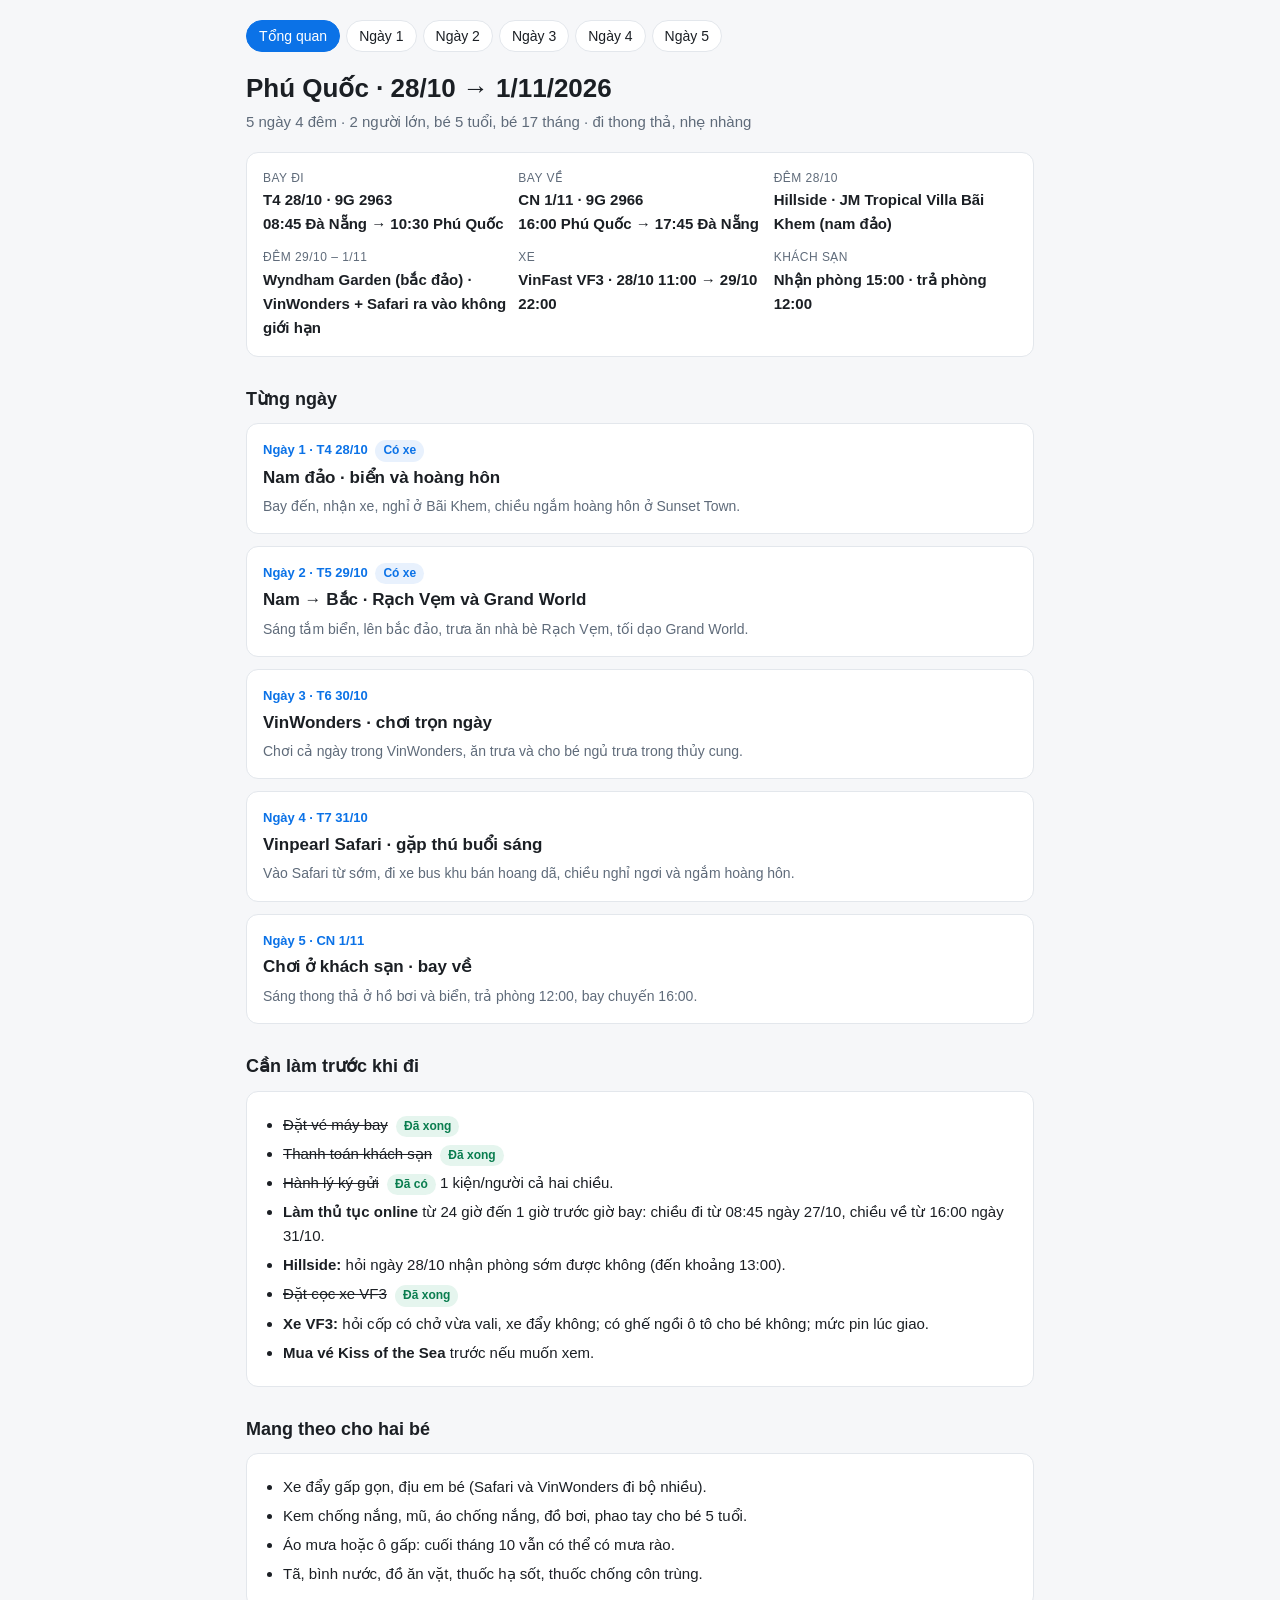
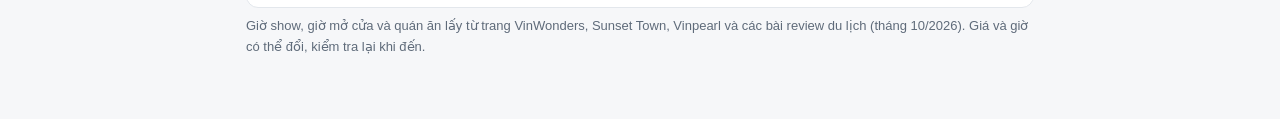
==== index.html @ 08917379 "Mark VF3 deposit done Co-Authored-By: Claude Opus 5.5 (1M context) <noreply@anthropic.com>" ====
<!doctype html>
<html lang="vi">
<head>
<meta charset="utf-8">
<meta name="viewport" content="width=device-width, initial-scale=1">
<title>Phú Quốc 28/10 – 1/11</title>
<meta name="description" content="Lịch trình gia đình 5 ngày 4 đêm ở Phú Quốc.">
<link rel="stylesheet" href="style.css">
</head>
<body>
<div class="wrap">
<nav class="top"><a href="index.html" class=on>Tổng quan</a><a href="ngay-1.html">Ngày 1</a><a href="ngay-2.html">Ngày 2</a><a href="ngay-3.html">Ngày 3</a><a href="ngay-4.html">Ngày 4</a><a href="ngay-5.html">Ngày 5</a></nav>
<h1>Phú Quốc · 28/10 → 1/11/2026</h1>
<p class="sub">5 ngày 4 đêm · 2 người lớn, bé 5 tuổi, bé 17 tháng · đi thong thả, nhẹ nhàng</p>
<div class="card facts">
  <div class="fact"><div class="k">Bay đi</div><div class="v">T4 28/10 · 9G 2963<br>08:45 Đà Nẵng → 10:30 Phú Quốc</div></div>
  <div class="fact"><div class="k">Bay về</div><div class="v">CN 1/11 · 9G 2966<br>16:00 Phú Quốc → 17:45 Đà Nẵng</div></div>
  <div class="fact"><div class="k">Đêm 28/10</div><div class="v">Hillside · JM Tropical Villa Bãi Khem (nam đảo)</div></div>
  <div class="fact"><div class="k">Đêm 29/10 – 1/11</div><div class="v">Wyndham Garden (bắc đảo) · VinWonders + Safari ra vào không giới hạn</div></div>
  <div class="fact"><div class="k">Xe</div><div class="v">VinFast VF3 · 28/10 11:00 → 29/10 22:00</div></div>
  <div class="fact"><div class="k">Khách sạn</div><div class="v">Nhận phòng 15:00 · trả phòng 12:00</div></div>
</div>
<h2>Từng ngày</h2>
<div class="days"><a class="card daycard" href="ngay-1.html">
  <div class="n">Ngày 1 · T4 28/10 <span class='tag car'>Có xe</span></div>
  <h3>Nam đảo · biển và hoàng hôn</h3>
  <p>Bay đến, nhận xe, nghỉ ở Bãi Khem, chiều ngắm hoàng hôn ở Sunset Town.</p>
</a><a class="card daycard" href="ngay-2.html">
  <div class="n">Ngày 2 · T5 29/10 <span class='tag car'>Có xe</span></div>
  <h3>Nam → Bắc · Rạch Vẹm và Grand World</h3>
  <p>Sáng tắm biển, lên bắc đảo, trưa ăn nhà bè Rạch Vẹm, tối dạo Grand World.</p>
</a><a class="card daycard" href="ngay-3.html">
  <div class="n">Ngày 3 · T6 30/10</div>
  <h3>VinWonders · chơi trọn ngày</h3>
  <p>Chơi cả ngày trong VinWonders, ăn trưa và cho bé ngủ trưa trong thủy cung.</p>
</a><a class="card daycard" href="ngay-4.html">
  <div class="n">Ngày 4 · T7 31/10</div>
  <h3>Vinpearl Safari · gặp thú buổi sáng</h3>
  <p>Vào Safari từ sớm, đi xe bus khu bán hoang dã, chiều nghỉ ngơi và ngắm hoàng hôn.</p>
</a><a class="card daycard" href="ngay-5.html">
  <div class="n">Ngày 5 · CN 1/11</div>
  <h3>Chơi ở khách sạn · bay về</h3>
  <p>Sáng thong thả ở hồ bơi và biển, trả phòng 12:00, bay chuyến 16:00.</p>
</a></div>
<h2>Cần làm trước khi đi</h2>
<div class="card"><ul class="tips">
  <li><s>Đặt vé máy bay</s> <span class="tag done">Đã xong</span></li>
  <li><s>Thanh toán khách sạn</s> <span class="tag done">Đã xong</span></li>
  <li><s>Hành lý ký gửi</s> <span class="tag done">Đã có</span> 1 kiện/người cả hai chiều.</li>
  <li><b>Làm thủ tục online</b> từ 24 giờ đến 1 giờ trước giờ bay: chiều đi từ 08:45 ngày 27/10, chiều về từ 16:00 ngày 31/10.</li>
  <li><b>Hillside:</b> hỏi ngày 28/10 nhận phòng sớm được không (đến khoảng 13:00).</li>
  <li><s>Đặt cọc xe VF3</s> <span class="tag done">Đã xong</span></li>
  <li><b>Xe VF3:</b> hỏi cốp có chở vừa vali, xe đẩy không; có ghế ngồi ô tô cho bé không; mức pin lúc giao.</li>
  <li><b>Mua vé Kiss of the Sea</b> trước nếu muốn xem.</li>
</ul></div>
<h2>Mang theo cho hai bé</h2>
<div class="card"><ul class="tips">
  <li>Xe đẩy gấp gọn, địu em bé (Safari và VinWonders đi bộ nhiều).</li>
  <li>Kem chống nắng, mũ, áo chống nắng, đồ bơi, phao tay cho bé 5 tuổi.</li>
  <li>Áo mưa hoặc ô gấp: cuối tháng 10 vẫn có thể có mưa rào.</li>
  <li>Tã, bình nước, đồ ăn vặt, thuốc hạ sốt, thuốc chống côn trùng.</li>
</ul></div>
<p class="note">Giờ show, giờ mở cửa và quán ăn lấy từ trang VinWonders, Sunset Town, Vinpearl và các bài review du lịch (tháng 10/2026). Giá và giờ có thể đổi, kiểm tra lại khi đến.</p>
</div>
</body>
</html>
---- style.css ----
:root{
  --bg:#f6f7f9; --card:#fff; --text:#1b1f24; --muted:#5f6b7a; --line:#e3e7ec;
  --accent:#0b72e7; --accent-bg:#e8f1fd; --sun:#c25a00; --sun-bg:#fff1e3;
  --good:#0a7d4f; --good-bg:#e5f5ee; --warn:#a15c00; --warn-bg:#fff3df; --opt:#6b5bd2; --opt-bg:#efecfd;
}
@media (prefers-color-scheme: dark){
  :root:not([data-theme="light"]){
    --bg:#111418; --card:#1a1f25; --text:#e8ecf0; --muted:#9aa6b4; --line:#2b323b;
    --accent:#5aa4ff; --accent-bg:#152336; --sun:#ffa65c; --sun-bg:#2d2012;
    --good:#4cd39a; --good-bg:#12291f; --warn:#f0b25a; --warn-bg:#2d2312; --opt:#a99bff; --opt-bg:#221d3d;
  }
}
:root[data-theme="dark"]{
  --bg:#111418; --card:#1a1f25; --text:#e8ecf0; --muted:#9aa6b4; --line:#2b323b;
  --accent:#5aa4ff; --accent-bg:#152336; --sun:#ffa65c; --sun-bg:#2d2012;
  --good:#4cd39a; --good-bg:#12291f; --warn:#f0b25a; --warn-bg:#2d2312; --opt:#a99bff; --opt-bg:#221d3d;
}
*{box-sizing:border-box}
body{margin:0;background:var(--bg);color:var(--text);font:15px/1.6 -apple-system,BlinkMacSystemFont,"Segoe UI",Roboto,sans-serif}
a{color:var(--accent);text-decoration:none}
a:hover{text-decoration:underline}
.wrap{max-width:820px;margin:0 auto;padding:20px 16px 48px}
nav.top{display:flex;flex-wrap:wrap;gap:6px;margin-bottom:20px}
nav.top a{padding:4px 12px;border-radius:999px;border:1px solid var(--line);background:var(--card);font-size:14px;color:var(--text)}
nav.top a.on{background:var(--accent);border-color:var(--accent);color:#fff}
nav.top a:hover{text-decoration:none;border-color:var(--accent)}
h1{font-size:26px;margin:0 0 4px;line-height:1.3}
h2{font-size:18px;margin:28px 0 10px}
.sub{color:var(--muted);margin:0 0 18px}
.card{background:var(--card);border:1px solid var(--line);border-radius:12px;padding:16px}
.facts{display:grid;gap:12px;grid-template-columns:repeat(auto-fit,minmax(220px,1fr))}
.fact .k{font-size:12px;color:var(--muted);text-transform:uppercase;letter-spacing:.04em}
.fact .v{font-weight:600}
.days{display:grid;gap:12px}
a.daycard{display:block;color:var(--text)}
a.daycard:hover{text-decoration:none;border-color:var(--accent)}
.daycard .n{font-size:13px;font-weight:700;color:var(--accent)}
.daycard h3{margin:2px 0 4px;font-size:17px}
.daycard p{margin:0;color:var(--muted);font-size:14px}
.slot{display:grid;grid-template-columns:96px 1fr;gap:12px;padding:9px 0;border-top:1px solid var(--line)}
.slot:first-child{border-top:none;padding-top:0}
.slot .t{font-weight:600;font-variant-numeric:tabular-nums;color:var(--muted)}
.slot .w small{display:block;color:var(--muted);font-size:13px}
.tag{display:inline-block;font-size:12px;font-weight:600;padding:1px 8px;border-radius:999px;margin-left:4px;white-space:nowrap}
.tag.nap{color:var(--good);background:var(--good-bg)}
.tag.opt{color:var(--opt);background:var(--opt-bg)}
.tag.sun{color:var(--sun);background:var(--sun-bg)}
.tag.car{color:var(--accent);background:var(--accent-bg)}
.tag.done{color:var(--good);background:var(--good-bg)}
.meals{display:grid;gap:12px;grid-template-columns:repeat(auto-fit,minmax(230px,1fr))}
.meal h3{margin:0 0 6px;font-size:15px}
.meal h3 span{color:var(--muted);font-weight:400;font-size:13px}
.meal ul{margin:0;padding-left:18px}
.meal li{margin:4px 0}
.meal li small{color:var(--muted)}
.warnbox{margin-top:12px;padding:10px 12px;border-radius:10px;background:var(--warn-bg);font-size:14px}
.warnbox b{color:var(--warn)}
ul.tips{margin:0;padding-left:20px}
ul.tips li{margin:5px 0}
.pager{display:flex;justify-content:space-between;gap:12px;margin-top:28px}
.pager a{flex:1;padding:12px 14px;border-radius:12px;border:1px solid var(--line);background:var(--card);color:var(--text)}
.pager a:hover{text-decoration:none;border-color:var(--accent)}
.pager a small{display:block;color:var(--muted);font-size:12px}
.pager a.next{text-align:right}
.note{font-size:13px;color:var(--muted);margin-top:8px}
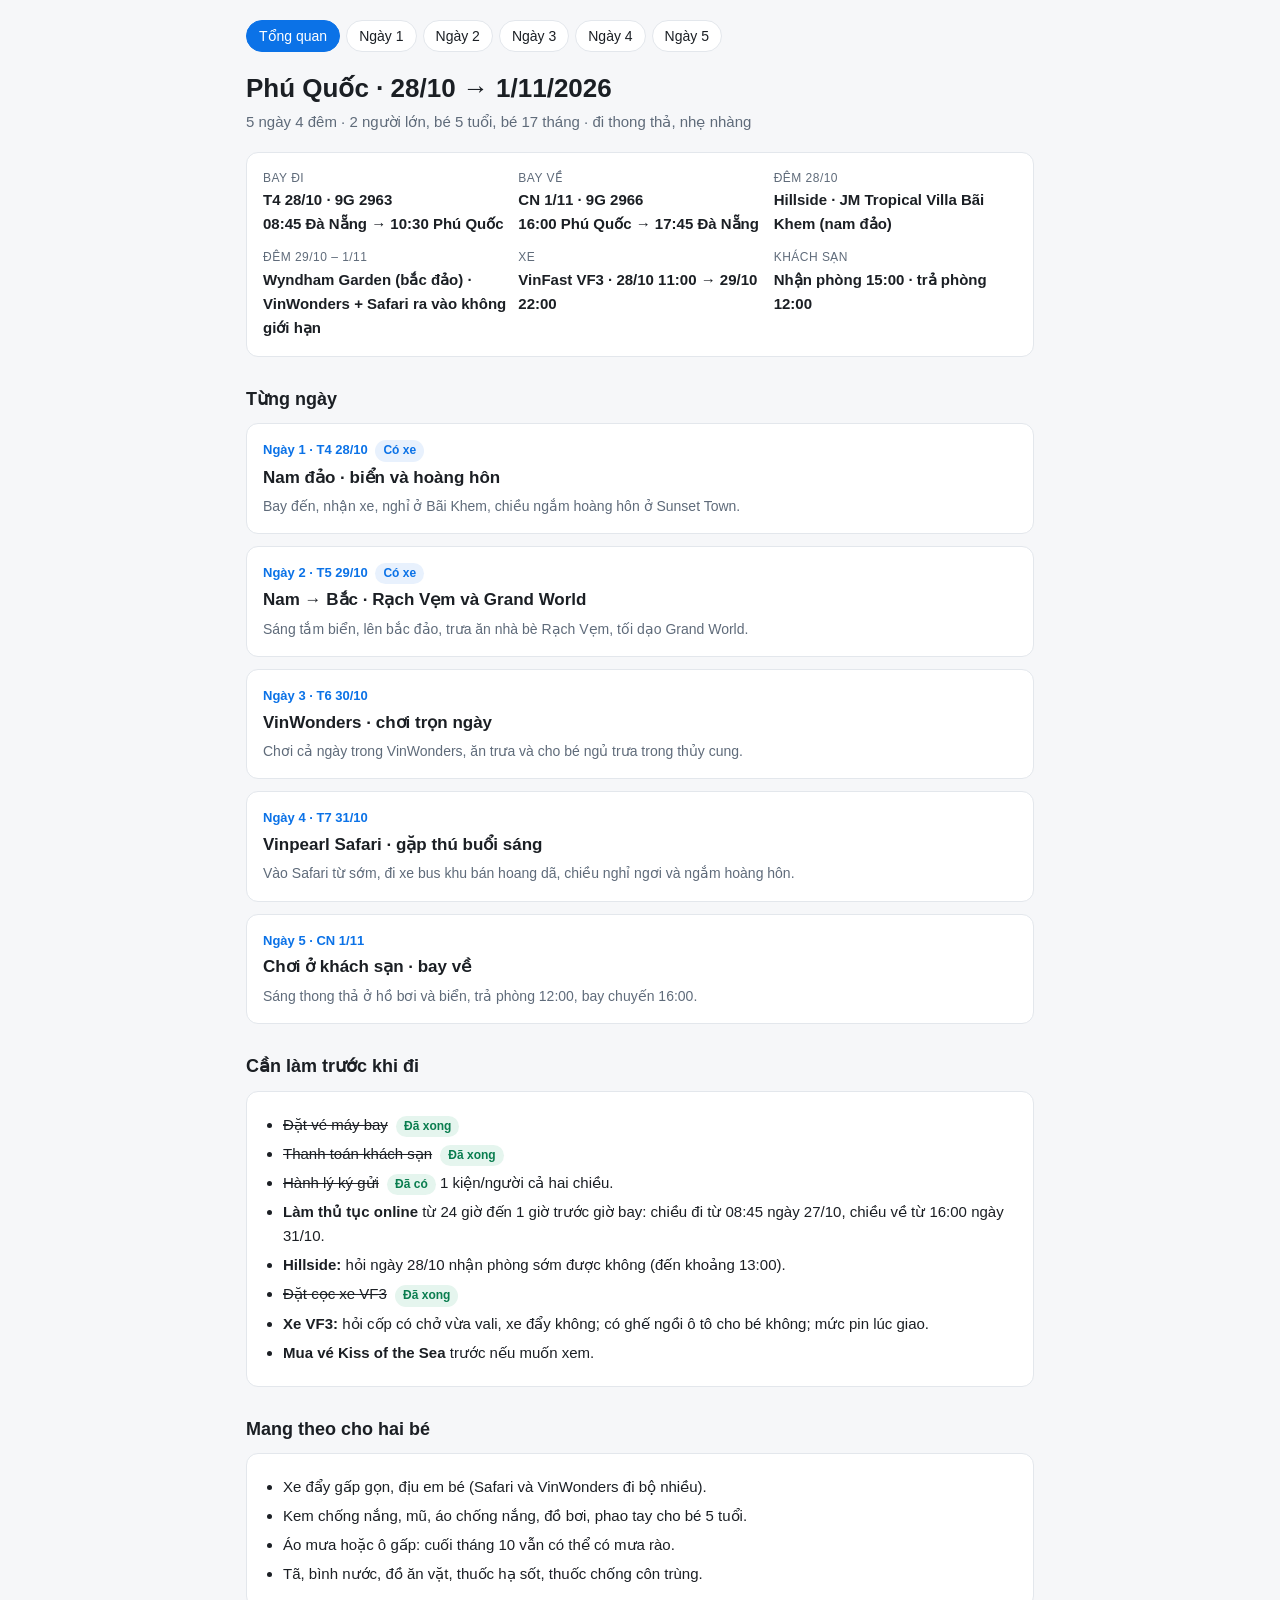
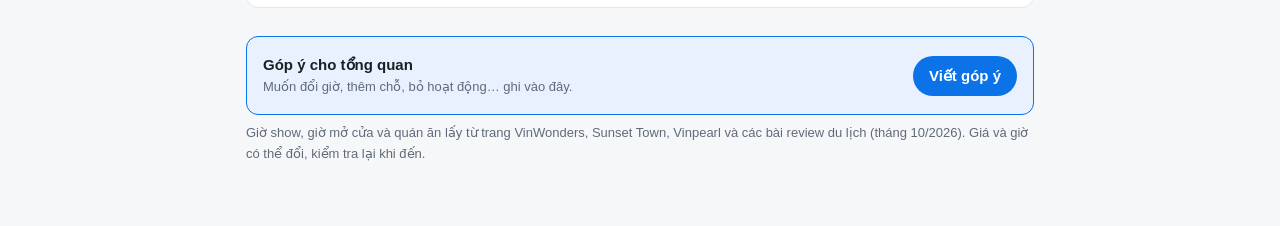
==== commit 102a5948: "Add feedback button on every page (prefilled Google Form) Co-Authored-By: Claude Opus 5.5 (1M contex" ====
--- a/index.html
+++ b/index.html
@@ -60,6 +60,7 @@
   <li>Áo mưa hoặc ô gấp: cuối tháng 10 vẫn có thể có mưa rào.</li>
   <li>Tã, bình nước, đồ ăn vặt, thuốc hạ sốt, thuốc chống côn trùng.</li>
 </ul></div>
+<div class="card fb"><div><b>Góp ý cho tổng quan</b><small>Muốn đổi giờ, thêm chỗ, bỏ hoạt động… ghi vào đây.</small></div><a class="fbbtn" href="https://docs.google.com/forms/d/e/1FAIpQLSextj5ghnjHn1wzSoOTSGYqWAeU7Lj4BZUbIFn7LGmf0VPHYQ/viewform?usp=pp_url&amp;entry.783513090=%5BT%E1%BB%95ng+quan%5D+" target="_blank" rel="noopener">Viết góp ý</a></div>
 <p class="note">Giờ show, giờ mở cửa và quán ăn lấy từ trang VinWonders, Sunset Town, Vinpearl và các bài review du lịch (tháng 10/2026). Giá và giờ có thể đổi, kiểm tra lại khi đến.</p>
 </div>
 </body>
--- a/style.css
+++ b/style.css
@@ -63,3 +63,7 @@
 .pager a small{display:block;color:var(--muted);font-size:12px}
 .pager a.next{text-align:right}
 .note{font-size:13px;color:var(--muted);margin-top:8px}
+.fb{display:flex;align-items:center;justify-content:space-between;gap:12px;margin-top:28px;background:var(--accent-bg);border-color:var(--accent)}
+.fb small{display:block;color:var(--muted);font-size:13px}
+.fbbtn{flex:none;padding:8px 16px;border-radius:999px;background:var(--accent);color:#fff;font-weight:600}
+.fbbtn:hover{text-decoration:none;opacity:.9}
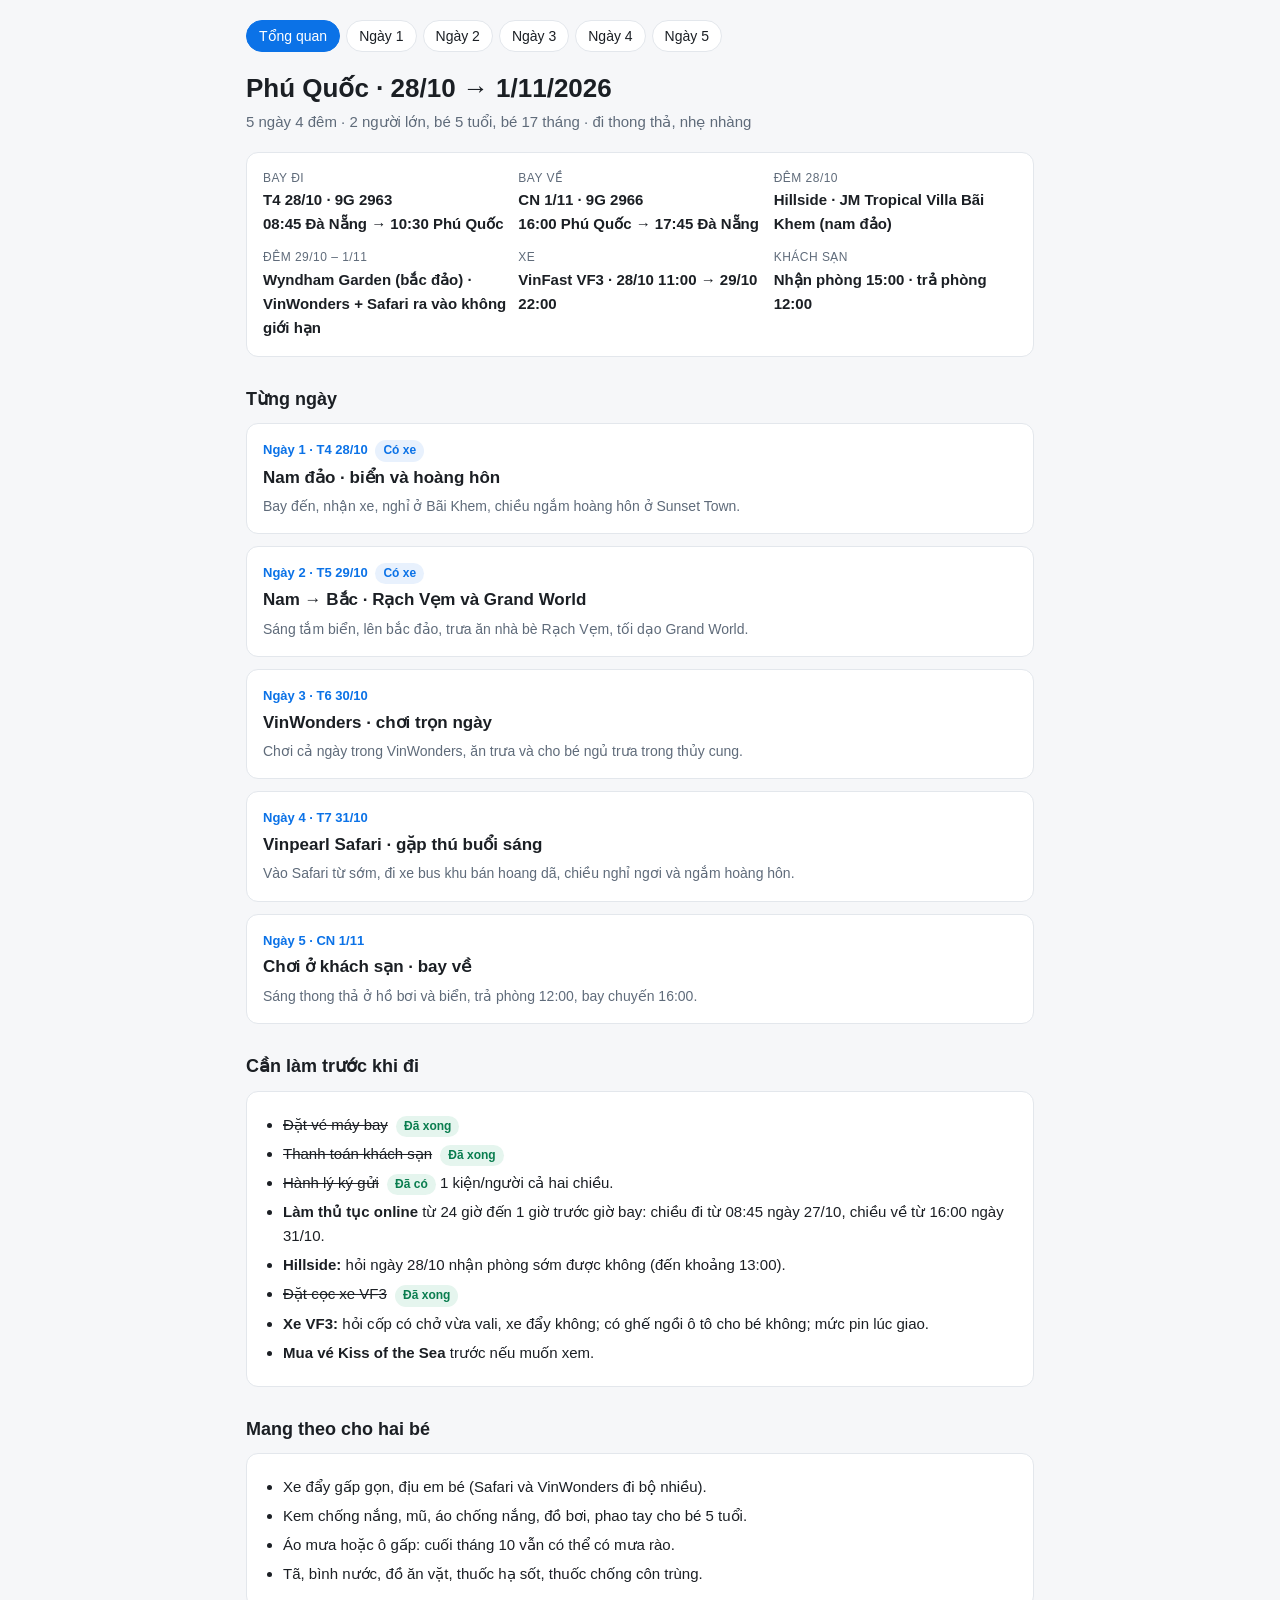
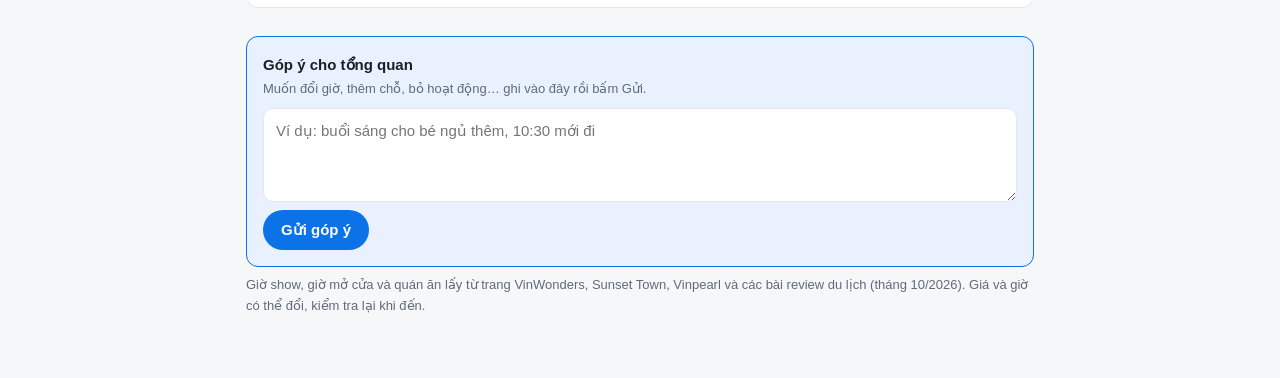
==== commit 7b8c789a: "Inline feedback form on every page (posts to Google Form) Co-Authored-By: Claude Opus 5.5 (1M contex" ====
--- a/index.html
+++ b/index.html
@@ -60,7 +60,28 @@
   <li>Áo mưa hoặc ô gấp: cuối tháng 10 vẫn có thể có mưa rào.</li>
   <li>Tã, bình nước, đồ ăn vặt, thuốc hạ sốt, thuốc chống côn trùng.</li>
 </ul></div>
-<div class="card fb"><div><b>Góp ý cho tổng quan</b><small>Muốn đổi giờ, thêm chỗ, bỏ hoạt động… ghi vào đây.</small></div><a class="fbbtn" href="https://docs.google.com/forms/d/e/1FAIpQLSextj5ghnjHn1wzSoOTSGYqWAeU7Lj4BZUbIFn7LGmf0VPHYQ/viewform?usp=pp_url&amp;entry.783513090=%5BT%E1%BB%95ng+quan%5D+" target="_blank" rel="noopener">Viết góp ý</a></div>
+<form class="card fb" data-label="Tổng quan">
+  <b>Góp ý cho tổng quan</b>
+  <small>Muốn đổi giờ, thêm chỗ, bỏ hoạt động… ghi vào đây rồi bấm Gửi.</small>
+  <textarea name="msg" rows="3" required placeholder="Ví dụ: buổi sáng cho bé ngủ thêm, 10:30 mới đi"></textarea>
+  <div class="fbrow"><button type="submit" class="fbbtn">Gửi góp ý</button><span class="fbstatus" aria-live="polite"></span></div>
+</form>
+<script>
+document.querySelectorAll('form.fb').forEach(f => f.addEventListener('submit', async e => {
+  e.preventDefault();
+  const t = f.querySelector('textarea'), st = f.querySelector('.fbstatus'), b = f.querySelector('button');
+  const msg = t.value.trim(); if (!msg) return;
+  b.disabled = true; st.textContent = 'Đang gửi…';
+  try {
+    await fetch('https://docs.google.com/forms/d/e/1FAIpQLSextj5ghnjHn1wzSoOTSGYqWAeU7Lj4BZUbIFn7LGmf0VPHYQ/formResponse', {method: 'POST', mode: 'no-cors',
+      body: new URLSearchParams({'entry.783513090': '[' + f.dataset.label + '] ' + msg})});
+    t.value = ''; st.textContent = 'Đã gửi, cảm ơn!';
+  } catch (err) {
+    st.textContent = 'Chưa gửi được, kiểm tra mạng rồi thử lại.';
+  }
+  b.disabled = false;
+}));
+</script>
 <p class="note">Giờ show, giờ mở cửa và quán ăn lấy từ trang VinWonders, Sunset Town, Vinpearl và các bài review du lịch (tháng 10/2026). Giá và giờ có thể đổi, kiểm tra lại khi đến.</p>
 </div>
 </body>
--- a/style.css
+++ b/style.css
@@ -63,7 +63,10 @@
 .pager a small{display:block;color:var(--muted);font-size:12px}
 .pager a.next{text-align:right}
 .note{font-size:13px;color:var(--muted);margin-top:8px}
-.fb{display:flex;align-items:center;justify-content:space-between;gap:12px;margin-top:28px;background:var(--accent-bg);border-color:var(--accent)}
-.fb small{display:block;color:var(--muted);font-size:13px}
-.fbbtn{flex:none;padding:8px 16px;border-radius:999px;background:var(--accent);color:#fff;font-weight:600}
-.fbbtn:hover{text-decoration:none;opacity:.9}
+.fb{display:flex;flex-direction:column;gap:8px;margin-top:28px;background:var(--accent-bg);border-color:var(--accent)}
+.fb small{color:var(--muted);font-size:13px;margin-top:-6px}
+.fb textarea{width:100%;font:inherit;padding:10px 12px;border:1px solid var(--line);border-radius:10px;background:var(--card);color:var(--text);resize:vertical}
+.fbrow{display:flex;align-items:center;gap:12px}
+.fbbtn{padding:8px 18px;border:none;border-radius:999px;background:var(--accent);color:#fff;font:inherit;font-weight:600;cursor:pointer}
+.fbbtn:disabled{opacity:.6;cursor:default}
+.fbstatus{font-size:14px;color:var(--good)}
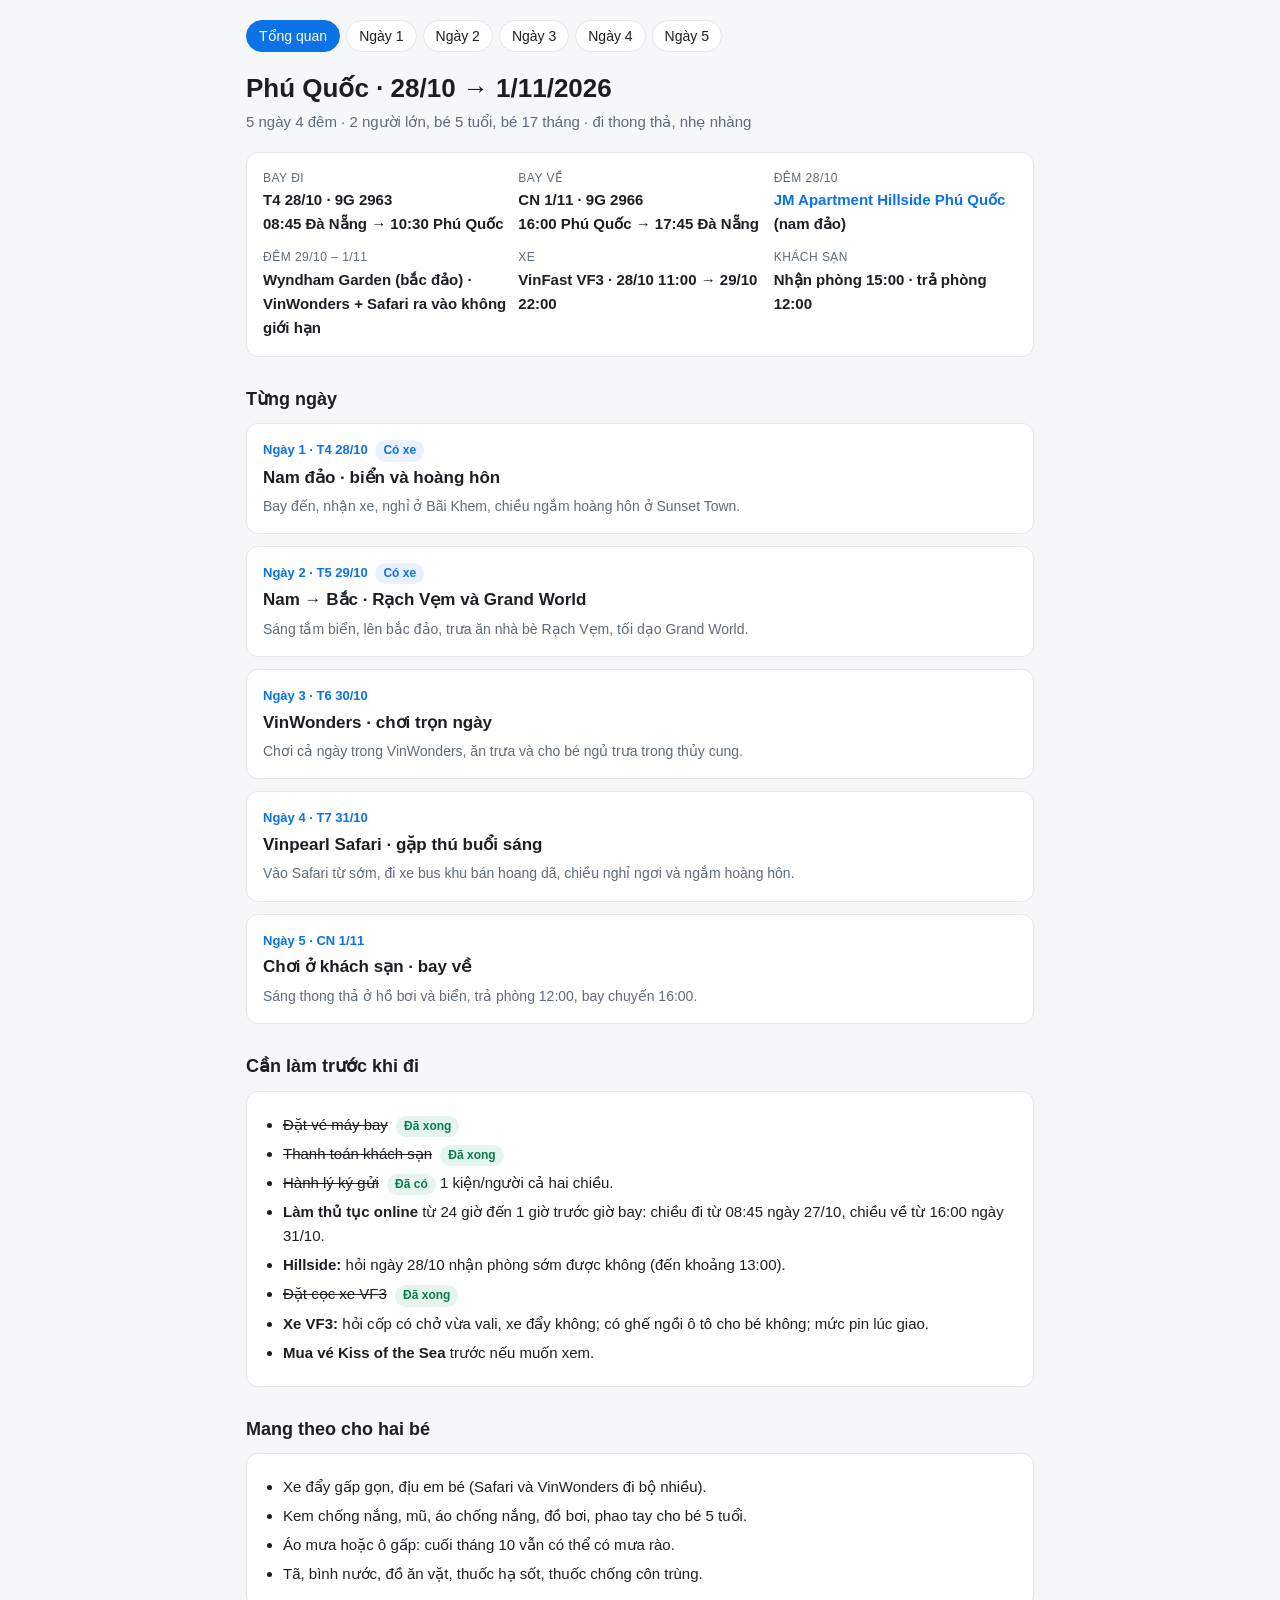
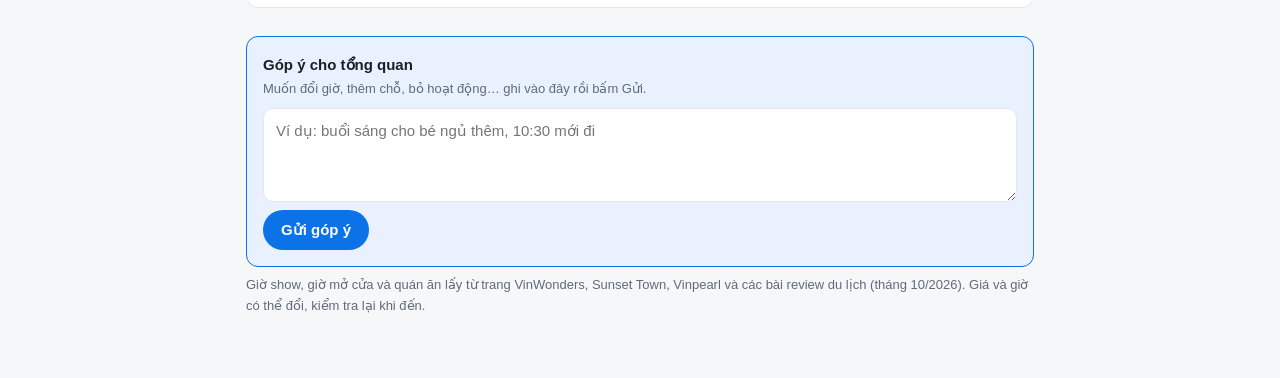
==== commit b64e079c: "Correct night-1 hotel: JM Apartment Hillside with map link Co-Authored-By: Claude Opus 5.5 (1M conte" ====
--- a/index.html
+++ b/index.html
@@ -5,7 +5,7 @@
 <meta name="viewport" content="width=device-width, initial-scale=1">
 <title>Phú Quốc 28/10 – 1/11</title>
 <meta name="description" content="Lịch trình gia đình 5 ngày 4 đêm ở Phú Quốc.">
-<link rel="stylesheet" href="style.css">
+<link rel="stylesheet" href="style.css?v=8dbf9ffe">
 </head>
 <body>
 <div class="wrap">
@@ -15,7 +15,7 @@
 <div class="card facts">
   <div class="fact"><div class="k">Bay đi</div><div class="v">T4 28/10 · 9G 2963<br>08:45 Đà Nẵng → 10:30 Phú Quốc</div></div>
   <div class="fact"><div class="k">Bay về</div><div class="v">CN 1/11 · 9G 2966<br>16:00 Phú Quốc → 17:45 Đà Nẵng</div></div>
-  <div class="fact"><div class="k">Đêm 28/10</div><div class="v">Hillside · JM Tropical Villa Bãi Khem (nam đảo)</div></div>
+  <div class="fact"><div class="k">Đêm 28/10</div><div class="v"><a href='https://share.google/MqmvdMHaadhlsL8d1' target='_blank' rel='noopener'>JM Apartment Hillside Phú Quốc</a> (nam đảo)</div></div>
   <div class="fact"><div class="k">Đêm 29/10 – 1/11</div><div class="v">Wyndham Garden (bắc đảo) · VinWonders + Safari ra vào không giới hạn</div></div>
   <div class="fact"><div class="k">Xe</div><div class="v">VinFast VF3 · 28/10 11:00 → 29/10 22:00</div></div>
   <div class="fact"><div class="k">Khách sạn</div><div class="v">Nhận phòng 15:00 · trả phòng 12:00</div></div>
@@ -65,22 +65,72 @@
   <small>Muốn đổi giờ, thêm chỗ, bỏ hoạt động… ghi vào đây rồi bấm Gửi.</small>
   <textarea name="msg" rows="3" required placeholder="Ví dụ: buổi sáng cho bé ngủ thêm, 10:30 mới đi"></textarea>
   <div class="fbrow"><button type="submit" class="fbbtn">Gửi góp ý</button><span class="fbstatus" aria-live="polite"></span></div>
+  <div class="fbsent" hidden><div class="fbsent-h">Đã góp ý</div><ul></ul></div>
 </form>
 <script>
-document.querySelectorAll('form.fb').forEach(f => f.addEventListener('submit', async e => {
-  e.preventDefault();
-  const t = f.querySelector('textarea'), st = f.querySelector('.fbstatus'), b = f.querySelector('button');
-  const msg = t.value.trim(); if (!msg) return;
-  b.disabled = true; st.textContent = 'Đang gửi…';
-  try {
-    await fetch('https://docs.google.com/forms/d/e/1FAIpQLSextj5ghnjHn1wzSoOTSGYqWAeU7Lj4BZUbIFn7LGmf0VPHYQ/formResponse', {method: 'POST', mode: 'no-cors',
-      body: new URLSearchParams({'entry.783513090': '[' + f.dataset.label + '] ' + msg})});
-    t.value = ''; st.textContent = 'Đã gửi, cảm ơn!';
-  } catch (err) {
-    st.textContent = 'Chưa gửi được, kiểm tra mạng rồi thử lại.';
-  }
-  b.disabled = false;
-}));
+(() => {
+  const KEY = 'pq2026-feedback';
+  const load = () => { try { return JSON.parse(localStorage.getItem(KEY)) || []; } catch (e) { return []; } };
+  const save = a => { try { localStorage.setItem(KEY, JSON.stringify(a)); } catch (e) {} };
+  const p2 = n => String(n).padStart(2, '0');
+  const fmt = t => { const d = new Date(t); return p2(d.getDate()) + '/' + p2(d.getMonth() + 1) + ' ' + p2(d.getHours()) + ':' + p2(d.getMinutes()); };
+  // Góp ý chung từ Google Sheet (mọi máy), cập nhật chậm vài phút
+  const parseCSV = txt => {
+    const rows = []; let row = [], cell = '', q = false;
+    for (let i = 0; i < txt.length; i++) {
+      const c = txt[i];
+      if (q) { if (c === '"') { if (txt[i + 1] === '"') { cell += '"'; i++; } else q = false; } else cell += c; }
+      else if (c === '"') q = true;
+      else if (c === ',') { row.push(cell); cell = ''; }
+      else if (c === '\n') { row.push(cell); rows.push(row); row = []; cell = ''; }
+      else if (c !== '\r') cell += c;
+    }
+    if (cell || row.length) { row.push(cell); rows.push(row); }
+    return rows;
+  };
+  const sheetTime = ts => { const m = /^(\d+)\/(\d+)\/(\d+) (\d+):(\d+)/.exec(ts || ''); return m ? new Date(+m[3], m[1] - 1, +m[2], +m[4], +m[5]).getTime() : 0; };
+  let shared = [];
+  const sharedReady = fetch('https://docs.google.com/spreadsheets/d/1iCTO3b--YCVqtvWacjnqcKLXRt3117-SfgWHVHMkcYU/gviz/tq?tqx=out:csv', {cache: 'no-store'}).then(r => r.ok ? r.text() : '').then(txt => {
+    shared = parseCSV(txt).slice(1).map(r => {
+      const m = /^\[([^\]]+)\]\s*([\s\S]*)$/.exec((r[1] || '').trim());
+      return m ? {label: m[1], msg: m[2].trim(), t: sheetTime(r[0])} : null;
+    }).filter(x => x && x.msg);
+  }).catch(() => {});
+  const render = f => {
+    const label = f.dataset.label;
+    const mine = load().filter(x => x.label === label);
+    const fromSheet = shared.filter(x => x.label === label);
+    const seen = new Set(fromSheet.map(x => x.msg));
+    const items = [...fromSheet, ...mine.filter(x => !seen.has(x.msg))].sort((a, b) => b.t - a.t);
+    const box = f.querySelector('.fbsent'), ul = box.querySelector('ul');
+    ul.replaceChildren(...items.map(x => {
+      const li = document.createElement('li');
+      const time = document.createElement('small'); time.textContent = x.t ? fmt(x.t) : '';
+      li.append(time, document.createTextNode(x.msg));
+      return li;
+    }));
+    box.hidden = items.length === 0;
+  };
+  document.querySelectorAll('form.fb').forEach(f => {
+    render(f);
+    sharedReady.then(() => render(f));
+    f.addEventListener('submit', async e => {
+      e.preventDefault();
+      const t = f.querySelector('textarea'), st = f.querySelector('.fbstatus'), b = f.querySelector('button');
+      const msg = t.value.trim(); if (!msg) return;
+      b.disabled = true; st.textContent = 'Đang gửi…';
+      try {
+        await fetch('https://docs.google.com/forms/d/e/1FAIpQLSextj5ghnjHn1wzSoOTSGYqWAeU7Lj4BZUbIFn7LGmf0VPHYQ/formResponse', {method: 'POST', mode: 'no-cors',
+          body: new URLSearchParams({'entry.783513090': '[' + f.dataset.label + '] ' + msg})});
+        save([...load(), {label: f.dataset.label, msg, t: Date.now()}]);
+        t.value = ''; st.textContent = 'Đã gửi, cảm ơn!'; render(f);
+      } catch (err) {
+        st.textContent = 'Chưa gửi được, kiểm tra mạng rồi thử lại.';
+      }
+      b.disabled = false;
+    });
+  });
+})();
 </script>
 <p class="note">Giờ show, giờ mở cửa và quán ăn lấy từ trang VinWonders, Sunset Town, Vinpearl và các bài review du lịch (tháng 10/2026). Giá và giờ có thể đổi, kiểm tra lại khi đến.</p>
 </div>
--- a/style.css
+++ b/style.css
@@ -70,3 +70,8 @@
 .fbbtn{padding:8px 18px;border:none;border-radius:999px;background:var(--accent);color:#fff;font:inherit;font-weight:600;cursor:pointer}
 .fbbtn:disabled{opacity:.6;cursor:default}
 .fbstatus{font-size:14px;color:var(--good)}
+.fbsent{margin-top:6px;border-top:1px solid var(--line);padding-top:10px}
+.fbsent-h{font-size:13px;font-weight:600;color:var(--muted);margin-bottom:4px}
+.fbsent ul{margin:0;padding:0;list-style:none;display:grid;gap:6px}
+.fbsent li{background:var(--card);border:1px solid var(--line);border-radius:10px;padding:8px 10px;font-size:14px;white-space:pre-wrap}
+.fbsent li small{display:block;color:var(--muted);font-size:12px}
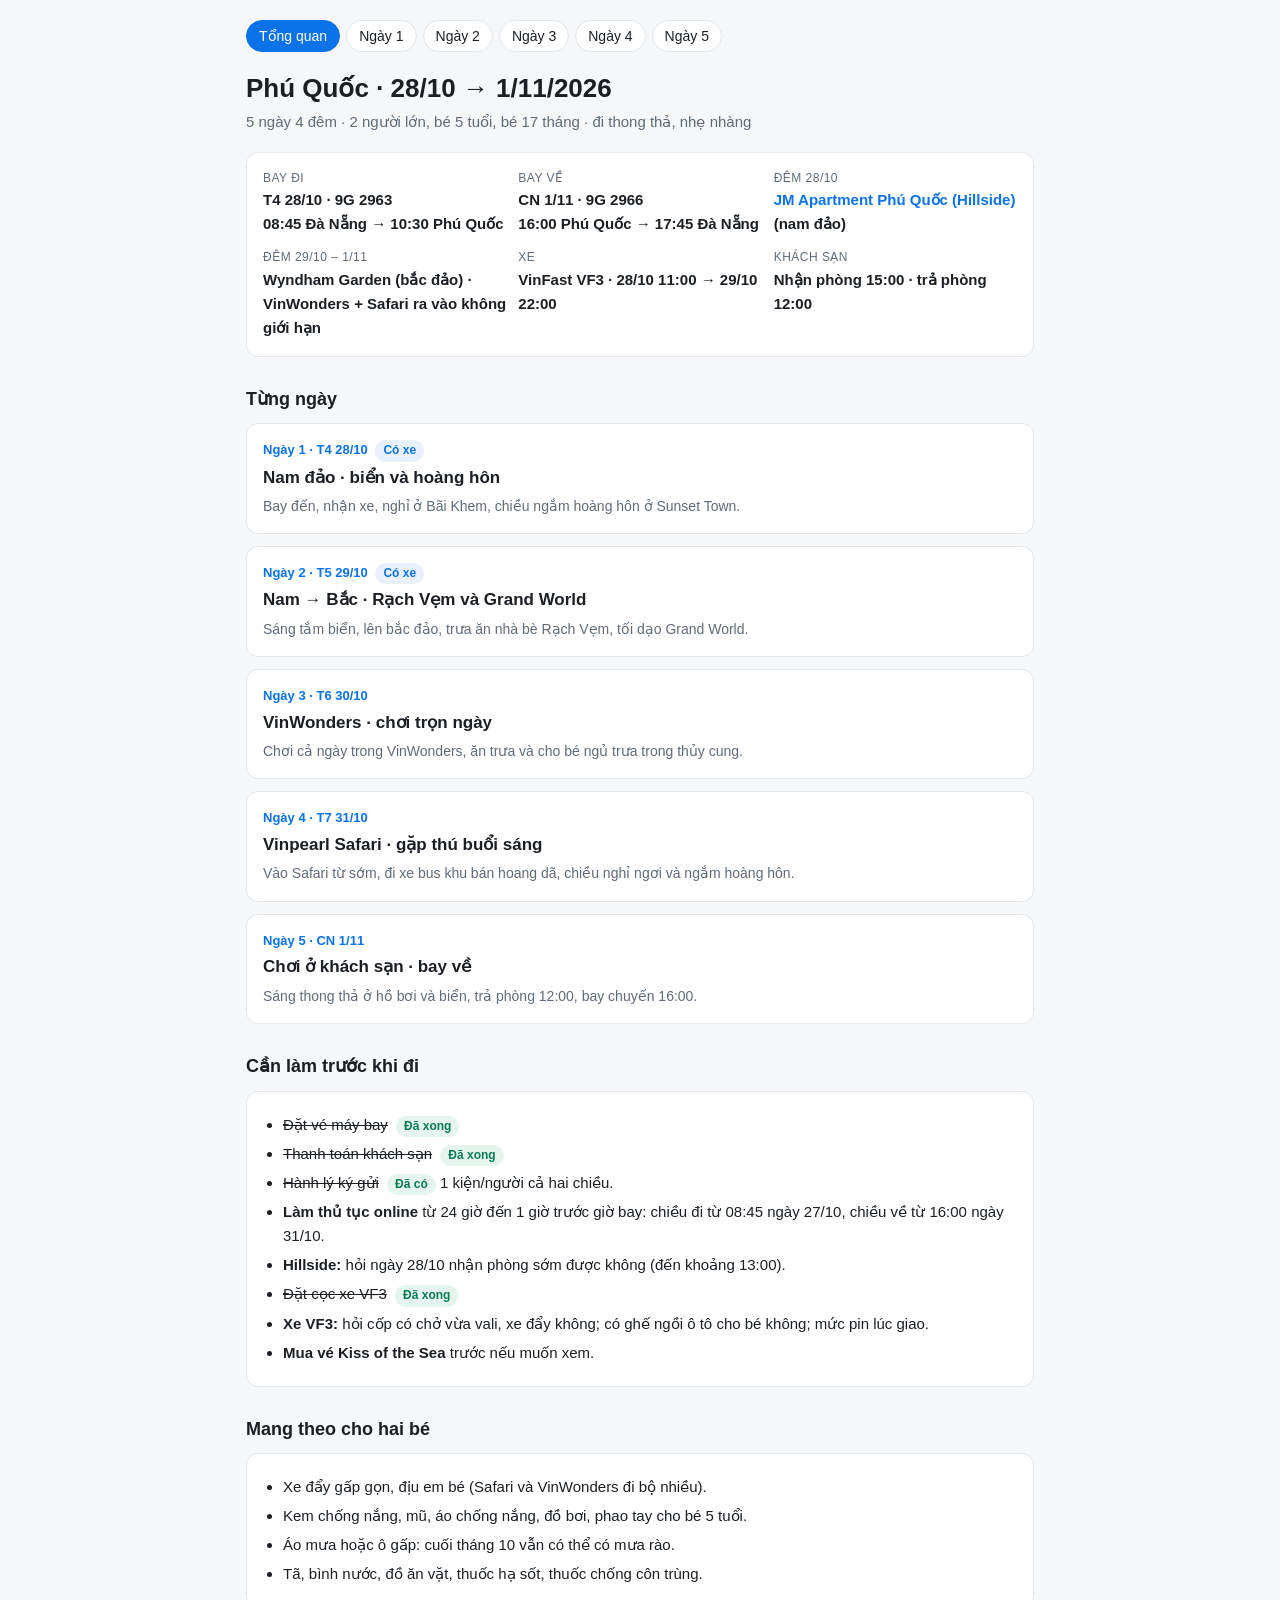
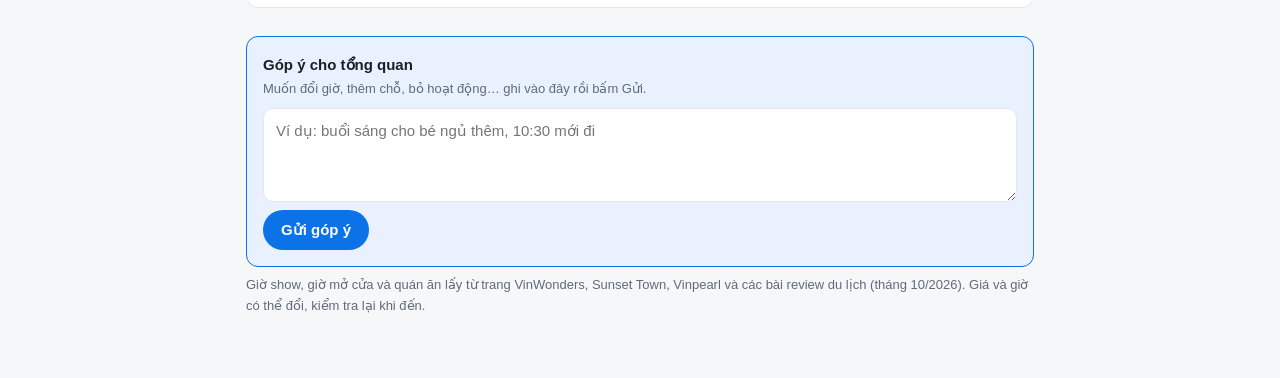
==== commit 9974a45e: "Night-1 hotel: use JM Apartment Phú Quốc map link Co-Authored-By: Claude Opus 5.5 (1M context) <nore" ====
--- a/index.html
+++ b/index.html
@@ -15,7 +15,7 @@
 <div class="card facts">
   <div class="fact"><div class="k">Bay đi</div><div class="v">T4 28/10 · 9G 2963<br>08:45 Đà Nẵng → 10:30 Phú Quốc</div></div>
   <div class="fact"><div class="k">Bay về</div><div class="v">CN 1/11 · 9G 2966<br>16:00 Phú Quốc → 17:45 Đà Nẵng</div></div>
-  <div class="fact"><div class="k">Đêm 28/10</div><div class="v"><a href='https://share.google/MqmvdMHaadhlsL8d1' target='_blank' rel='noopener'>JM Apartment Hillside Phú Quốc</a> (nam đảo)</div></div>
+  <div class="fact"><div class="k">Đêm 28/10</div><div class="v"><a href='https://maps.app.goo.gl/na658dYYHSnRgcrS9' target='_blank' rel='noopener'>JM Apartment Phú Quốc (Hillside)</a> (nam đảo)</div></div>
   <div class="fact"><div class="k">Đêm 29/10 – 1/11</div><div class="v">Wyndham Garden (bắc đảo) · VinWonders + Safari ra vào không giới hạn</div></div>
   <div class="fact"><div class="k">Xe</div><div class="v">VinFast VF3 · 28/10 11:00 → 29/10 22:00</div></div>
   <div class="fact"><div class="k">Khách sạn</div><div class="v">Nhận phòng 15:00 · trả phòng 12:00</div></div>
